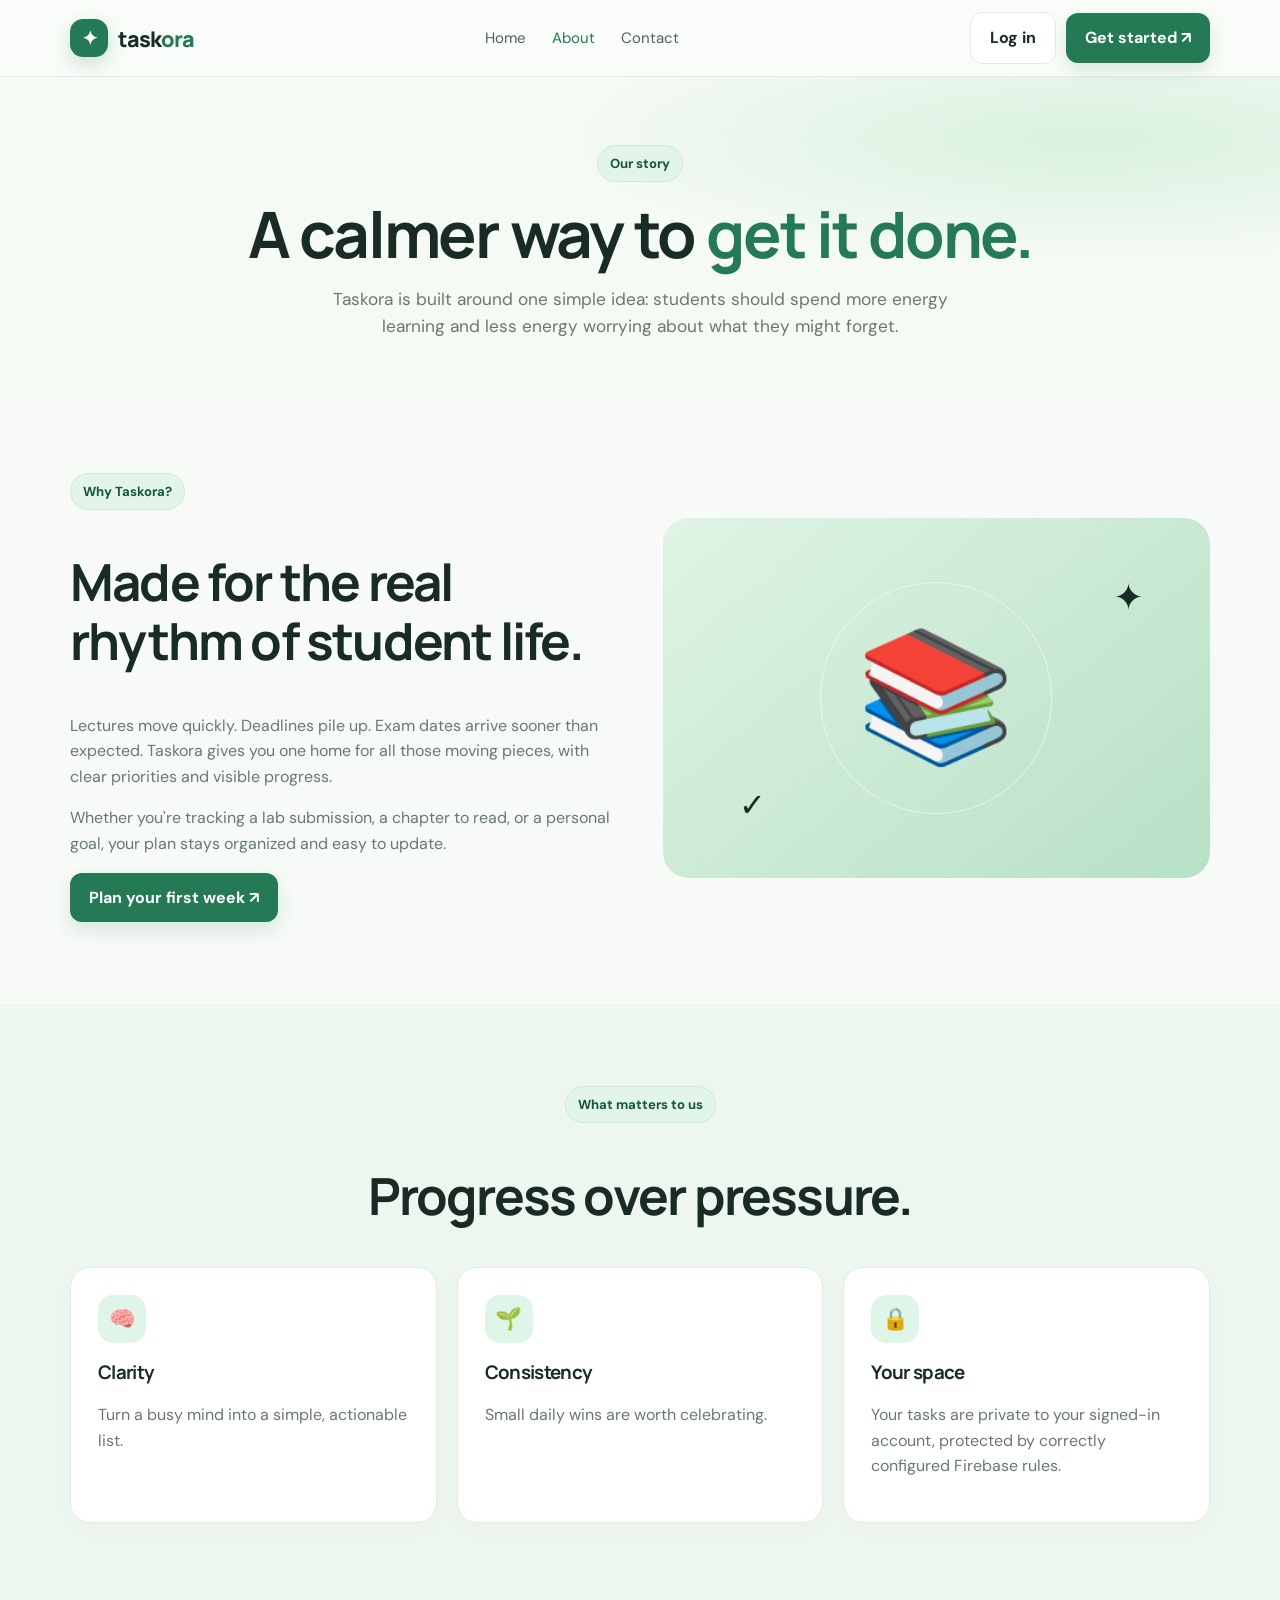
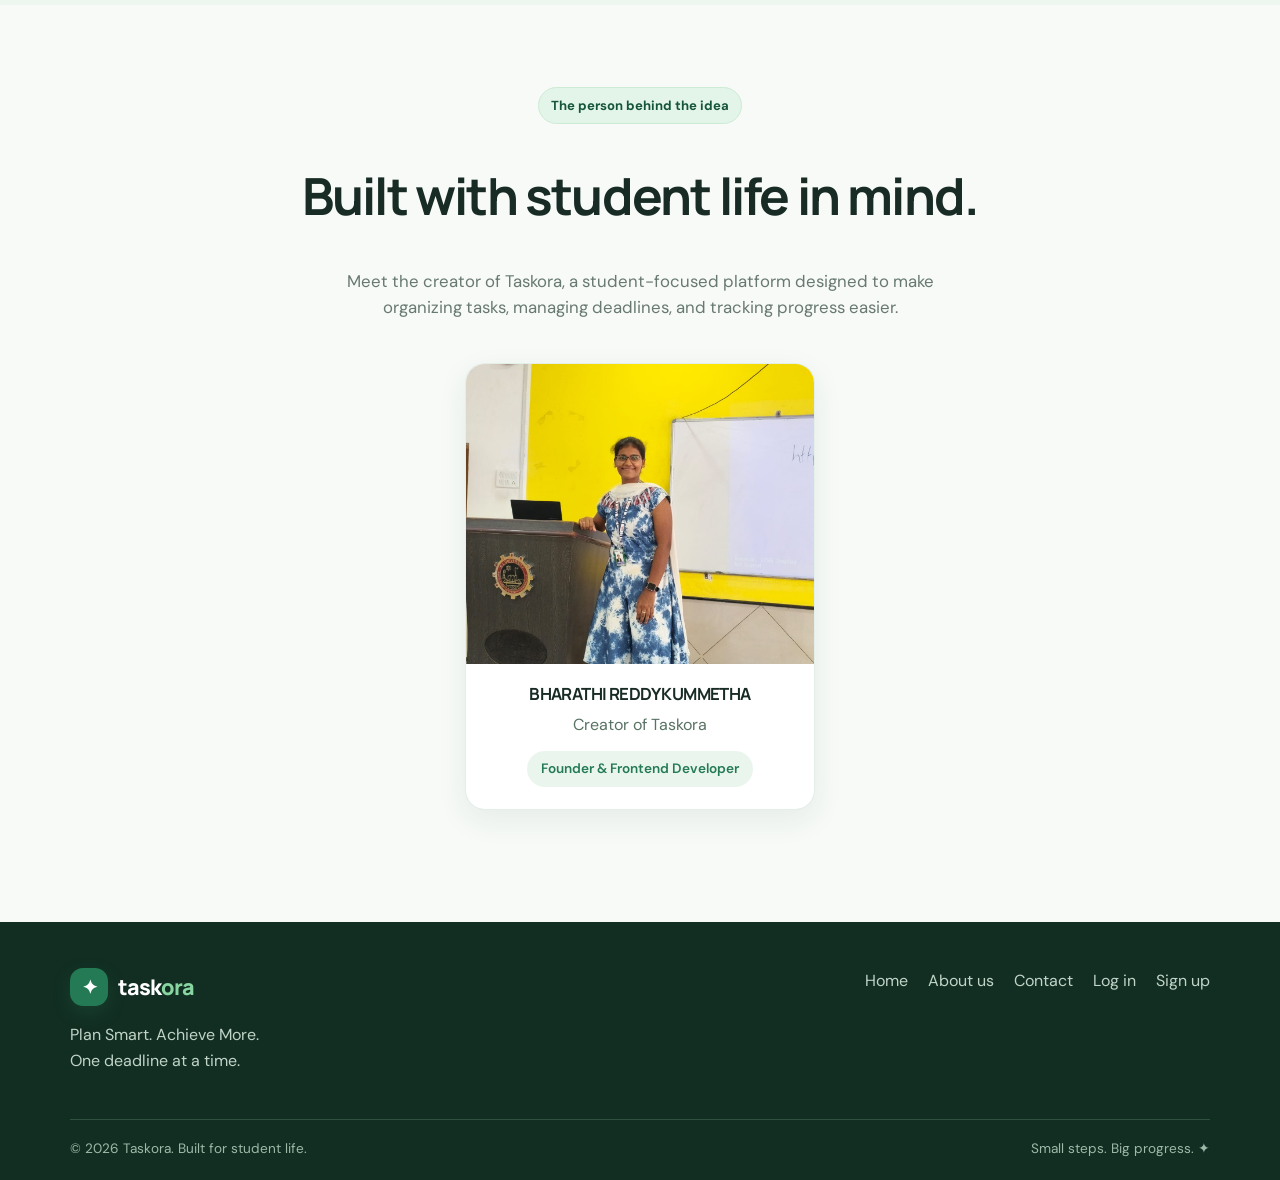
==== taskora/about.html @ 34392386 "first commit" ====
<!DOCTYPE html>
<html lang="en">
<head>
    <meta charset="UTF-8">
    <meta name="viewport" content="width=device-width, initial-scale=1.0">
    <meta name="description" content="Learn about Taskora, a student-friendly task and deadline management platform.">

    <meta name="theme-color" content="#247a55">

    <title>About Taskora | Our Story</title>

    <link rel="stylesheet" href="assets/css/style.css">

    <style>
        /* About page enhancements */
        .team-grid {
            display: grid;
            grid-template-columns: minmax(250px, 350px);
            justify-content: center;
            gap: 24px;
            margin-top: 30px;
        }

        .team-card {
            overflow: hidden;
            text-align: center;
            padding-bottom: 22px;
            border-radius: 20px;
            background: #ffffff;
            border: 1px solid rgba(36, 122, 85, 0.12);
            box-shadow: 0 10px 30px rgba(25, 75, 48, 0.08);
            transition: transform 0.3s ease, box-shadow 0.3s ease;
        }

        .team-card:hover {
            transform: translateY(-8px);
            box-shadow: 0 18px 40px rgba(25, 75, 48, 0.15);
        }

        .team-photo {
            display: block;
            width: 100%;
            height: 300px;
            object-fit: cover;
            object-position: center;
            background: #e1eee4;
        }

        .team-card h3 {
            margin: 20px 12px 8px;
            font-size: 1.05rem;
            overflow-wrap: anywhere;
        }

        .team-card p {
            margin: 0 12px;
            color: #587263;
        }

        .team-role {
            display: inline-block;
            margin-top: 14px;
            padding: 7px 14px;
            border-radius: 30px;
            background: #eaf5ed;
            color: #247a55;
            font-size: 0.85rem;
            font-weight: 600;
        }

        .team-intro {
            max-width: 620px;
            margin: 12px auto 0;
        }

        @media (max-width: 480px) {
            .team-grid {
                grid-template-columns: minmax(0, 1fr);
            }

            .team-photo {
                height: 260px;
            }

            .team-card h3 {
                font-size: 0.98rem;
            }
        }
    </style>
</head>

<body>

    <!-- Navigation -->
    <header class="site-header">
        <div class="container nav">

            <a class="brand" href="index.html" aria-label="Taskora home">
                <span class="brand-mark">✦</span>
                <span>task<em>ora</em></span>
            </a>

            <nav class="nav-links" aria-label="Main navigation">
                <a href="index.html">Home</a>
                <a class="active" href="about.html" aria-current="page">About</a>
                <a href="contact.html">Contact</a>
            </nav>

            <div class="nav-actions">
                <a class="btn btn-light" href="login.html">Log in</a>
                <a class="btn btn-primary" href="signup.html">Get started ↗</a>
            </div>

        </div>
    </header>

    <main>

        <!-- Hero section -->
        <section class="page-hero">
            <span class="eyebrow">Our story</span>

            <h1>
                A calmer way to
                <span style="color: var(--green);">get it done.</span>
            </h1>

            <p>
                Taskora is built around one simple idea: students should spend
                more energy learning and less energy worrying about what they
                might forget.
            </p>
        </section>

        <!-- About section -->
        <section class="section">
            <div class="container about-grid">

                <div>
                    <span class="eyebrow">Why Taskora?</span>

                    <h2>Made for the real rhythm of student life.</h2>

                    <p>
                        Lectures move quickly. Deadlines pile up. Exam dates
                        arrive sooner than expected. Taskora gives you one home
                        for all those moving pieces, with clear priorities and
                        visible progress.
                    </p>

                    <p>
                        Whether you're tracking a lab submission, a chapter to
                        read, or a personal goal, your plan stays organized and
                        easy to update.
                    </p>

                    <a class="btn btn-primary" href="signup.html">
                        Plan your first week ↗
                    </a>
                </div>

                <div class="about-visual" aria-label="Illustration of study books">
                    📚

                    <span style="position: absolute; right: 12%; top: 14%; font-size: 2.3rem;">
                        ✦
                    </span>

                    <span style="position: absolute; left: 14%; bottom: 13%; font-size: 2rem;">
                        ✓
                    </span>
                </div>

            </div>
        </section>

        <!-- Values section -->
        <section class="section" style="background: #eef7ef;">
            <div class="container">

                <div class="section-head">
                    <span class="eyebrow">What matters to us</span>
                    <h2>Progress over pressure.</h2>
                </div>

                <div class="values-grid">

                    <article class="value-card">
                        <div class="feature-icon">🧠</div>
                        <h3>Clarity</h3>
                        <p>
                            Turn a busy mind into a simple, actionable list.
                        </p>
                    </article>

                    <article class="value-card">
                        <div class="feature-icon">🌱</div>
                        <h3>Consistency</h3>
                        <p>
                            Small daily wins are worth celebrating.
                        </p>
                    </article>

                    <article class="value-card">
                        <div class="feature-icon">🔒</div>
                        <h3>Your space</h3>
                        <p>
                            Your tasks are private to your signed-in account,
                            protected by correctly configured Firebase rules.
                        </p>
                    </article>

                </div>
            </div>
        </section>

        <!-- Developer profile section -->
        <section class="section">
            <div class="container">

                <div class="section-head">
                    <span class="eyebrow">The person behind the idea</span>

                    <h2>Built with student life in mind.</h2>

                    <p class="team-intro">
                        Meet the creator of Taskora, a student-focused platform
                        designed to make organizing tasks, managing deadlines,
                        and tracking progress easier.
                    </p>
                </div>

                <div class="team-grid">

                    <article class="team-card">

                        <img
                            class="team-photo"
                            src="assets/images/image1.jpeg"
                            alt="Portrait of Bharathi Reddy Kummetha"
                            loading="lazy"
                        >

                        <h3>BHARATHI REDDY KUMMETHA</h3>

                        <p>
                            Creator of Taskora
                        </p>

                        <span class="team-role">
                            Founder &amp; Frontend Developer
                        </span>

                    </article>

                </div>

            </div>
        </section>

    </main>

    <!-- Footer -->
    <footer class="site-footer">
        <div class="container">

            <div class="footer-top">

                <div>
                    <a class="brand" href="index.html" aria-label="Taskora home">
                        <span class="brand-mark">✦</span>
                        <span>task<em>ora</em></span>
                    </a>

                    <p>
                        Plan Smart. Achieve More.<br>
                        One deadline at a time.
                    </p>
                </div>

                <div class="footer-links">
                    <a href="index.html">Home</a>
                    <a href="about.html">About us</a>
                    <a href="contact.html">Contact</a>
                    <a href="login.html">Log in</a>
                    <a href="signup.html">Sign up</a>
                </div>

            </div>

            <div class="footer-bottom">
                <span>© 2026 Taskora. Built for student life.</span>
                <span>Small steps. Big progress. ✦</span>
            </div>

        </div>
    </footer>

</body>
</html>
---- taskora/assets/css/style.css ----
@import url('https://fonts.googleapis.com/css2?family=DM+Sans:wght@400;500;600;700&family=Manrope:wght@400;500;600;700;800&display=swap');
:root{--green:#247a55;--green-dark:#15553a;--mint:#dff5e8;--ink:#182b25;--muted:#687971;--paper:#f7faf7;--white:#fff;--line:#e2ebe5;--orange:#f4a261;--red:#c94c4c;--shadow:0 18px 55px #153f2b12}
*{box-sizing:border-box}html{scroll-behavior:smooth}body{margin:0;font-family:'DM Sans',sans-serif;color:var(--ink);background:var(--paper);line-height:1.6}h1,h2,h3,h4{font-family:Manrope,sans-serif;line-height:1.15;letter-spacing:-.035em}h1{font-size:clamp(2.5rem,6vw,5rem)}h2{font-size:clamp(2rem,4vw,3.2rem)}p{color:var(--muted)}a{color:inherit;text-decoration:none}button,input,textarea,select{font:inherit}button,.btn{cursor:pointer;border:0}.container{width:min(1140px,calc(100% - 40px));margin:auto}.site-header{position:sticky;top:0;z-index:20;background:#f9fcf8eF;backdrop-filter:blur(16px);border-bottom:1px solid #e3ece5}.nav{height:76px;display:flex;align-items:center;justify-content:space-between;gap:24px}.brand{display:inline-flex;align-items:center;gap:10px;font:800 1.35rem Manrope,sans-serif;letter-spacing:-.05em}.brand-mark{width:38px;height:38px;display:grid;place-items:center;border-radius:13px;background:var(--green);color:white;font-size:1.2rem;box-shadow:0 7px 18px #247a5538}.brand em{font-style:normal;color:var(--green)}.nav-links{display:flex;align-items:center;gap:26px;font-size:.94rem;color:#4f6359}.nav-links a:hover,.nav-links a.active{color:var(--green)}.nav-actions{display:flex;align-items:center;gap:10px}.btn{display:inline-flex;align-items:center;justify-content:center;gap:8px;padding:12px 19px;border-radius:12px;font-weight:700;transition:transform .2s,box-shadow .2s,background .2s}.btn:hover{transform:translateY(-2px)}.btn-primary{background:var(--green);color:#fff;box-shadow:0 8px 18px #247a5528}.btn-primary:hover{background:var(--green-dark)}.btn-light{background:#fff;border:1px solid var(--line);color:var(--ink)}.btn-ghost{background:transparent;color:var(--green)}.hero{position:relative;overflow:hidden;padding:84px 0 90px;background:radial-gradient(ellipse at 85% 15%,#d7f2df 0,transparent 33%),radial-gradient(ellipse at 0 85%,#e7f4e7 0,transparent 32%),linear-gradient(130deg,#f9fcf8,#f2faf3)}.hero-grid{display:grid;grid-template-columns:1.05fr .95fr;align-items:center;gap:48px}.eyebrow{display:inline-flex;align-items:center;gap:8px;background:#e3f5e8;color:var(--green-dark);border:1px solid #ccebd5;border-radius:999px;padding:7px 12px;font-weight:700;font-size:.82rem}.hero h1{margin:22px 0 20px}.hero h1 span{color:var(--green)}.hero-copy{font-size:1.12rem;max-width:590px}.hero-actions{display:flex;gap:12px;flex-wrap:wrap;margin:28px 0}.micro-proof{display:flex;align-items:center;gap:12px;color:var(--muted);font-size:.9rem}.avatar-stack{display:flex}.avatar-stack span{width:30px;height:30px;border-radius:50%;display:grid;place-items:center;background:#e3bfa3;border:2px solid white;margin-left:-7px;font-size:.8rem}.avatar-stack span:first-child{margin-left:0;background:#d2e9d9}.hero-art{position:relative;min-height:420px;display:grid;place-items:center}.orb{position:absolute;width:340px;height:340px;border-radius:50%;background:linear-gradient(145deg,#dff5e6,#b6e4c7);filter:blur(1px);animation:float 7s ease-in-out infinite}.hero-panel{position:relative;width:min(100%,420px);padding:25px;border-radius:25px;background:#ffffffed;border:1px solid white;box-shadow:0 28px 75px #235f3b22;transform:rotate(2deg);animation:rise .8s ease both}.panel-top{display:flex;justify-content:space-between;align-items:center}.panel-top small,.muted{color:var(--muted)}.progress-line{height:8px;border-radius:9px;background:#edf2ee;overflow:hidden;margin:8px 0 18px}.progress-line span{display:block;width:72%;height:100%;background:linear-gradient(90deg,#247a55,#83c99a);border-radius:9px}.demo-task{display:flex;align-items:center;gap:12px;padding:13px 0;border-bottom:1px solid #edf1ed}.demo-task:last-child{border:0}.demo-check{width:25px;height:25px;display:grid;place-items:center;border-radius:8px;background:#e2f4e7;color:var(--green)}.demo-task strong{display:block;font-size:.92rem}.demo-task small{color:var(--muted)}.floating-note{position:absolute;right:-2px;bottom:36px;padding:14px 17px;background:white;border-radius:15px;box-shadow:var(--shadow);font-weight:700;animation:float 5s ease-in-out infinite}.floating-note span{color:var(--green)}.section{padding:82px 0}.section-head{text-align:center;max-width:700px;margin:0 auto 42px}.section-head p{font-size:1.05rem}.feature-grid,.values-grid{display:grid;grid-template-columns:repeat(3,1fr);gap:20px}.feature-card,.value-card{background:#fff;border:1px solid var(--line);padding:27px;border-radius:20px;box-shadow:0 6px 22px #153f2b05;transition:transform .25s,box-shadow .25s}.feature-card:hover,.value-card:hover{transform:translateY(-6px);box-shadow:var(--shadow)}.feature-icon{width:48px;height:48px;border-radius:15px;display:grid;place-items:center;background:var(--mint);font-size:1.35rem}.feature-card h3{margin:20px 0 8px}.cta-band{background:var(--green-dark);color:#fff;padding:48px;border-radius:26px;display:flex;justify-content:space-between;align-items:center;gap:20px}.cta-band h2{margin:0;color:#fff}.cta-band p{color:#d5e9dc}.page-hero{padding:68px 0 50px;background:radial-gradient(ellipse at 85% 20%,#d8f1df,transparent 35%),#f5faf5;text-align:center}.page-hero h1{font-size:clamp(2.4rem,5vw,4rem);margin:15px auto}.page-hero p{max-width:680px;margin:0 auto;font-size:1.08rem}.about-grid{display:grid;grid-template-columns:1fr 1fr;align-items:center;gap:45px}.about-visual{min-height:360px;border-radius:26px;background:linear-gradient(140deg,#dff4e5,#b7e0c5);display:grid;place-items:center;font-size:8rem;position:relative;overflow:hidden}.about-visual:after{content:"";position:absolute;width:230px;height:230px;border:1px solid #fff8;border-radius:50%;animation:spin 22s linear infinite}.team-grid{display:grid;grid-template-columns:repeat(3,1fr);gap:22px}.team-card{overflow:hidden;background:white;border:1px solid var(--line);border-radius:20px;text-align:center;padding-bottom:24px}.team-photo{height:210px;width:100%;object-fit:cover;background:#e1eee4}.team-card h3{margin:18px 0 4px}.team-card p{margin:0}.contact-grid{display:grid;grid-template-columns:.8fr 1.2fr;gap:28px}.contact-info,.form-card,.auth-card,.profile-card,.panel-card{background:#fff;border:1px solid var(--line);border-radius:22px;padding:28px;box-shadow:var(--shadow)}.contact-item{display:flex;gap:14px;margin:25px 0}.contact-item b{display:block}.field{margin:0 0 17px}.field label{display:block;font-size:.9rem;font-weight:700;margin-bottom:7px}.field input,.field textarea,.field select,.filter-select{width:100%;padding:13px 14px;border:1px solid #dbe6de;border-radius:11px;background:#fbfdfb;outline:none;color:var(--ink)}.field input:focus,.field textarea:focus,.field select:focus{border-color:#65ae7d;box-shadow:0 0 0 3px #dff5e8}.field textarea{min-height:130px;resize:vertical}.auth-shell{min-height:calc(100vh - 150px);display:grid;place-items:center;padding:55px 20px;background:radial-gradient(ellipse at 20% 20%,#dff5e6,transparent 34%),radial-gradient(ellipse at 80% 80%,#d5eddd,transparent 30%),#f7faf7}.auth-card{width:min(100%,460px);padding:36px;animation:rise .55s ease both}.auth-card h1{font-size:2.1rem;margin:10px 0}.auth-card>p{margin-bottom:25px}.auth-logo{display:flex;justify-content:center;margin-bottom:20px}.auth-card .btn{width:100%}.divider{display:flex;align-items:center;gap:12px;color:#8a9a91;font-size:.83rem;margin:20px 0}.divider:before,.divider:after{content:"";height:1px;background:var(--line);flex:1}.form-message{font-size:.9rem;margin:12px 0}.form-message.error{color:#b23c3c}.form-message.success{color:var(--green)}.auth-bottom{text-align:center;margin:20px 0 0;font-size:.9rem}.dashboard-wrap{padding:36px 0 70px}.dashboard-heading{display:flex;justify-content:space-between;align-items:center;gap:20px;margin-bottom:25px}.dashboard-heading h1{font-size:2.3rem;margin:0 0 8px}.dashboard-layout{display:grid;grid-template-columns:1.65fr .85fr;gap:22px;align-items:start}.stats-grid{display:grid;grid-template-columns:repeat(4,1fr);gap:14px;margin-bottom:22px}.stat-card{background:white;border:1px solid var(--line);border-radius:17px;padding:18px}.stat-card small{display:block;color:var(--muted)}.stat-card strong{font:800 1.8rem Manrope,sans-serif;display:block;margin-top:7px}.stat-icon{float:right;font-size:1.2rem}.panel-card{margin-bottom:20px;padding:24px}.panel-heading{display:flex;justify-content:space-between;align-items:center;gap:14px;margin-bottom:20px}.panel-heading h2{font-size:1.25rem;margin:0}.task-form-grid{display:grid;grid-template-columns:1fr 1fr;gap:0 14px}.field.full{grid-column:1/-1}.task-row{display:flex;align-items:center;gap:13px;padding:15px 0;border-bottom:1px solid #edf1ed}.task-row:last-child{border-bottom:0}.task-icon{width:43px;height:43px;border-radius:13px;background:#edf7ef;display:grid;place-items:center;font-size:1.25rem}.task-main{flex:1;min-width:0}.task-main strong{display:block;overflow-wrap:anywhere}.task-main span{display:block;font-size:.82rem;color:var(--muted)}.status-pill{white-space:nowrap;border-radius:999px;padding:5px 9px;font-size:.75rem;font-weight:700;background:#edf6ef;color:#2c7b4d}.status-pill.overdue{background:#fde8e6;color:#b73c38}.status-pill.due{background:#fff0d9;color:#9c5b00}.status-pill.done{background:#dff5e8;color:#176c42}.profile-top{display:flex;align-items:center;gap:13px}.profile-avatar{width:52px;height:52px;border-radius:17px;display:grid;place-items:center;background:var(--green);color:white;font:800 1.4rem Manrope}.profile-top h3{margin:0}.profile-top p{margin:2px 0}.heatmap{display:grid;grid-template-columns:repeat(12,1fr);gap:5px;margin:18px 0}.heat-cell{aspect-ratio:1;border-radius:4px;background:#edf2ee}.heat-cell.level-1{background:#c9e9d2}.heat-cell.level-2{background:#91d1a4}.heat-cell.level-3{background:#55ad75}.heat-cell.level-4{background:#247a55}.heat-legend{display:flex;justify-content:space-between;align-items:center;color:var(--muted);font-size:.75rem}.streak-box{display:flex;justify-content:space-between;align-items:center;background:#fff8e9;border-radius:14px;padding:14px;margin-top:16px}.streak-box strong{font-size:1.4rem}.reminder-banner{padding:14px 18px;border-radius:13px;background:#fff0d9;color:#805000;font-weight:700;margin-bottom:20px}.task-toolbar{display:flex;gap:12px;flex-wrap:wrap}.task-toolbar .filter-select{width:auto;min-width:155px}.task-card{display:flex;align-items:center;gap:15px;padding:18px;background:#fff;border:1px solid var(--line);border-radius:17px;margin-bottom:12px;transition:background .2s,border .2s}.task-card.is-complete{background:#e9f8ed;border-color:#b9e4c5}.complete-toggle{flex:0 0 29px;width:29px;height:29px;border:2px solid #a9b9ae;border-radius:9px;background:white;color:white;font-weight:800}.is-complete .complete-toggle{background:var(--green);border-color:var(--green)}.task-card-content{flex:1;min-width:0}.task-card h3{font-size:1rem;margin:0 0 5px;overflow-wrap:anywhere}.task-card p{font-size:.85rem;margin:0}.task-card.is-complete h3{text-decoration:line-through;color:#3e7653}.task-card .task-note{margin-top:7px}.delete-task{background:transparent;color:#a34c4c;font-size:.82rem;font-weight:700;padding:7px}.empty-state{text-align:center;padding:30px;color:var(--muted);background:#fbfdfb;border:1px dashed #d9e5dc;border-radius:14px}.site-footer{background:#122e22;color:#fff;padding:46px 0 20px;margin-top:30px}.footer-top{display:flex;justify-content:space-between;gap:30px;flex-wrap:wrap}.site-footer p,.site-footer a{color:#c1d4c8}.footer-links{display:flex;gap:20px;flex-wrap:wrap}.footer-bottom{border-top:1px solid #315140;margin-top:30px;padding-top:18px;color:#9eb9a8;font-size:.85rem;display:flex;justify-content:space-between;gap:15px;flex-wrap:wrap}.site-footer .brand{color:white}.site-footer .brand em{color:#88d5a1}.mobile-menu{display:none}
@keyframes rise{from{opacity:0;transform:translateY(18px)}to{opacity:1;transform:translateY(0)}}@keyframes float{0%,100%{transform:translateY(0)}50%{transform:translateY(-13px)}}@keyframes spin{to{transform:rotate(360deg)}}
@media(max-width:900px){.nav-links{gap:13px}.hero-grid,.dashboard-layout,.about-grid,.contact-grid{grid-template-columns:1fr}.hero-art{min-height:370px}.stats-grid{grid-template-columns:repeat(2,1fr)}.team-grid,.feature-grid,.values-grid{grid-template-columns:repeat(2,1fr)}.dashboard-layout{gap:10px}.about-visual{min-height:280px}}
@media(max-width:650px){.nav{height:auto;min-height:70px;flex-wrap:wrap;padding:12px 0}.nav-links{order:3;width:100%;overflow:auto;padding:7px 0;gap:18px}.nav-actions .btn-light{display:none}.nav-actions .btn{padding:10px 12px}.hero{padding:55px 0}.hero-grid{gap:15px}.hero-art{min-height:330px}.orb{width:260px;height:260px}.hero-panel{padding:19px}.floating-note{right:0;bottom:10px}.section{padding:55px 0}.feature-grid,.values-grid,.team-grid{grid-template-columns:1fr}.cta-band{padding:28px;display:block}.cta-band .btn{margin-top:15px}.contact-grid{gap:16px}.auth-card{padding:25px}.dashboard-heading{align-items:flex-start;flex-direction:column}.stats-grid{gap:9px}.stat-card{padding:14px}.stat-card strong{font-size:1.5rem}.panel-card{padding:18px}.task-form-grid{grid-template-columns:1fr}.field.full{grid-column:auto}.task-toolbar .filter-select{width:100%}.task-card{gap:10px;flex-wrap:wrap}.task-card-content{width:calc(100% - 50px)}.task-card .status-pill{margin-left:40px}.footer-top{display:block}.footer-links{margin-top:20px}}

/* Taskora developer profile */
.team-card {
  transition: transform 0.3s ease, box-shadow 0.3s ease;
}

.team-card:hover {
  transform: translateY(-8px);
  box-shadow: 0 18px 40px rgba(21, 85, 58, 0.12);
}

.team-photo {
  display: block;
  width: 100%;
  height: 280px;
  object-fit: cover;
  object-position: center;
  background: #dff5e8;
}

.team-card h3 {
  padding: 0 12px;
  font-size: 1.05rem;
  overflow-wrap: anywhere;
}

.team-card p {
  padding: 0 12px;
}
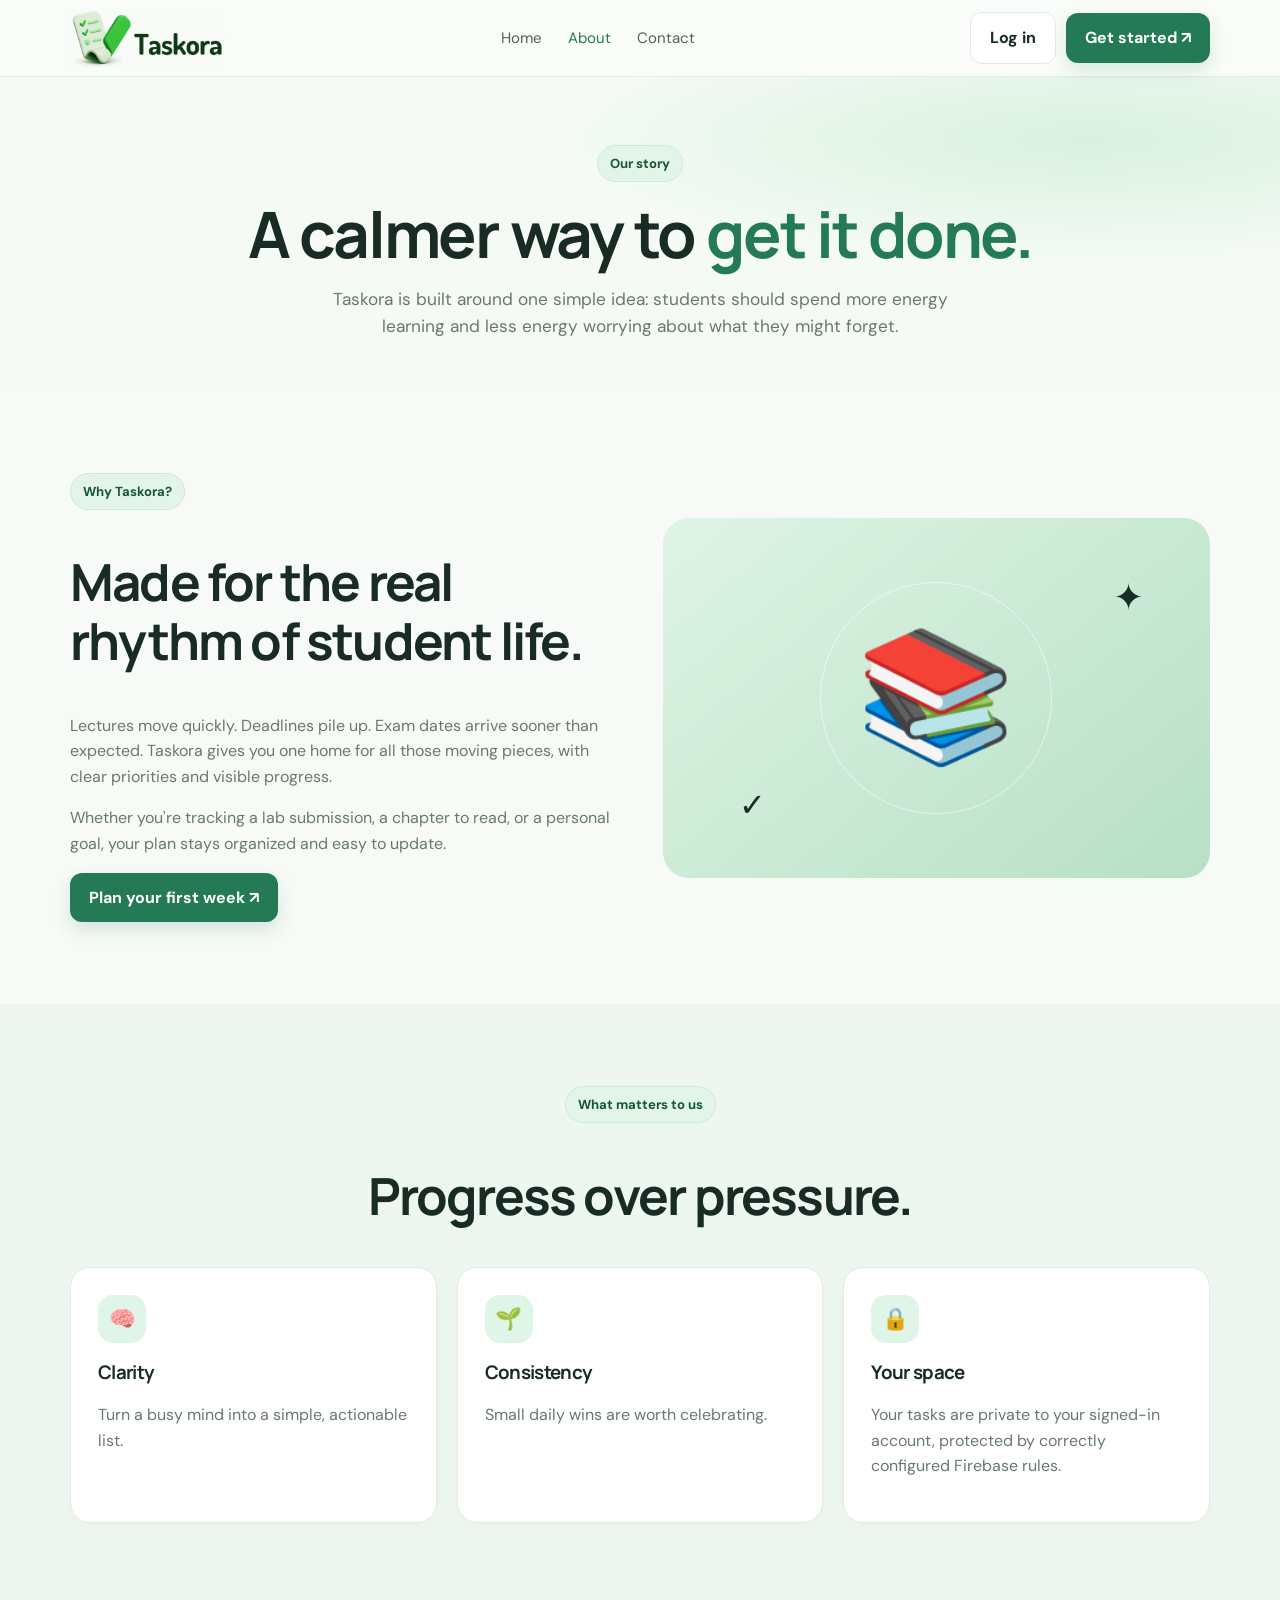
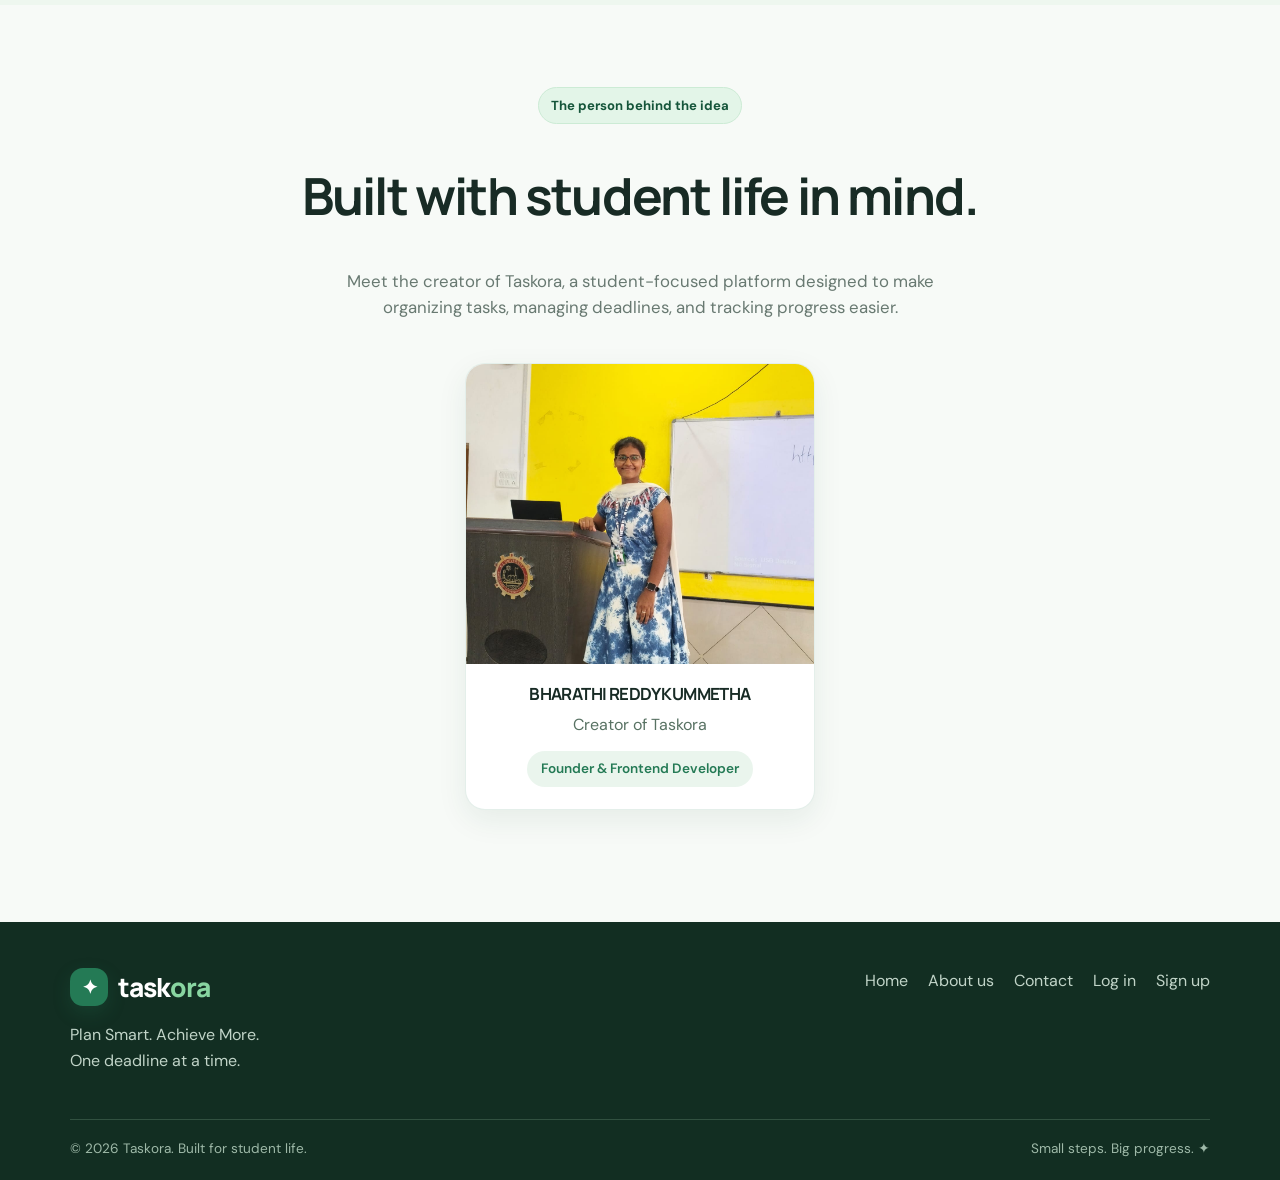
==== commit 501e4635: "Initial commit" ====
--- a/taskora/about.html
+++ b/taskora/about.html
@@ -96,10 +96,17 @@
     <header class="site-header">
         <div class="container nav">
 
-            <a class="brand" href="index.html" aria-label="Taskora home">
-                <span class="brand-mark">✦</span>
-                <span>task<em>ora</em></span>
-            </a>
+            
+
+<a class="brand footer-brand" href="index.html"
+   aria-label="Taskora Home">
+    <img
+        class="brand-logo"
+        src="assets/images/taskora-logo.png"
+        alt="Taskora"
+    >
+</a>
+
 
             <nav class="nav-links" aria-label="Main navigation">
                 <a href="index.html">Home</a>
--- a/taskora/assets/css/style.css
+++ b/taskora/assets/css/style.css
@@ -33,3 +33,325 @@
 .team-card p {
   padding: 0 12px;
 }
+
+/* ================================
+   TASKORA LOGO
+================================ */
+.brand {
+    display: inline-flex;
+    align-items: center;
+    flex-shrink: 0;
+}
+
+.brand-logo {
+    display: block;
+    width: 155px;
+    height: auto;
+    max-height: 60px;
+    object-fit: contain;
+    mix-blend-mode: multiply;
+}
+
+.footer-brand .brand-logo {
+    width: 155px;
+}
+
+/* ================================
+   TASKORA SPLASH SCREEN
+================================ */
+.splash-screen {
+    position: fixed;
+    inset: 0;
+    z-index: 99999;
+    display: flex;
+    align-items: center;
+    justify-content: center;
+    min-height: 100vh;
+    padding: 24px;
+    overflow: hidden;
+    background:
+        radial-gradient(
+            circle at 15% 15%,
+            #e0f5e5 0,
+            transparent 35%
+        ),
+        radial-gradient(
+            circle at 85% 85%,
+            #d8efdf 0,
+            transparent 35%
+        ),
+        #ffffff;
+    opacity: 1;
+    visibility: visible;
+    transition:
+        opacity 0.8s ease,
+        visibility 0.8s ease;
+}
+
+.splash-screen.splash-hidden {
+    opacity: 0;
+    visibility: hidden;
+    pointer-events: none;
+}
+
+.splash-content {
+    width: min(100%, 440px);
+    text-align: center;
+    animation: splashEntrance 0.9s ease both;
+}
+
+.splash-logo {
+    display: block;
+    width: min(100%, 360px);
+    height: auto;
+    margin: 0 auto 12px;
+    mix-blend-mode: multiply;
+    animation: logoFloat 2.5s ease-in-out infinite;
+}
+
+.splash-title {
+    margin: 12px 0 8px;
+    font-size: clamp(1.7rem, 5vw, 2.5rem);
+    font-weight: 800;
+    color: #123d22;
+    letter-spacing: -0.05em;
+    animation: titleReveal 0.9s ease both;
+}
+
+.splash-title span {
+    color: #247a55;
+}
+
+.splash-subtitle {
+    margin: 0 0 28px;
+    font-size: 1rem;
+    color: #687971;
+}
+
+.splash-tasks {
+    width: min(100%, 340px);
+    margin: 0 auto;
+    text-align: left;
+}
+
+.splash-task {
+    display: flex;
+    align-items: center;
+    gap: 13px;
+    margin: 12px 0;
+    padding: 13px 15px;
+    border: 1px solid #e2ebe5;
+    border-radius: 13px;
+    background: #ffffffd9;
+    box-shadow: 0 5px 18px #153f2b08;
+    color: #687971;
+    opacity: 0;
+    transform: translateY(15px);
+    animation: taskAppear 0.5s ease forwards;
+}
+
+.splash-task:nth-child(1) {
+    animation-delay: 0.5s;
+}
+
+.splash-task:nth-child(2) {
+    animation-delay: 1.15s;
+}
+
+.splash-task:nth-child(3) {
+    animation-delay: 1.8s;
+}
+
+.splash-checkbox {
+    display: grid;
+    flex-shrink: 0;
+    place-items: center;
+    width: 27px;
+    height: 27px;
+    border: 2px solid #b9c9bd;
+    border-radius: 8px;
+    background: #ffffff;
+    color: transparent;
+    font-weight: 800;
+    transform: scale(0.8);
+    transition:
+        background 0.3s ease,
+        border-color 0.3s ease,
+        color 0.3s ease,
+        transform 0.3s ease;
+}
+
+.splash-task.is-checked {
+    background: #edf8ef;
+    border-color: #b9e4c5;
+    color: #247a55;
+}
+
+.splash-task.is-checked .splash-checkbox {
+    background: #247a55;
+    border-color: #247a55;
+    color: white;
+    transform: scale(1);
+}
+
+.splash-task.is-checked > span:last-child {
+    text-decoration: line-through;
+}
+
+.splash-progress {
+    width: min(100%, 340px);
+    height: 6px;
+    margin: 25px auto 12px;
+    overflow: hidden;
+    border-radius: 20px;
+    background: #e8f0e9;
+}
+
+.splash-progress span {
+    display: block;
+    width: 0;
+    height: 100%;
+    border-radius: inherit;
+    background: linear-gradient(90deg, #247a55, #78cc91);
+    animation: progressFill 3.2s linear forwards;
+}
+
+.splash-loading {
+    font-size: 0.85rem;
+    color: #687971;
+    animation: loadingPulse 1.2s ease-in-out infinite;
+}
+
+/* ================================
+   ANIMATION KEYFRAMES
+================================ */
+@keyframes splashEntrance {
+    from {
+        opacity: 0;
+        transform: translateY(25px) scale(0.97);
+    }
+    to {
+        opacity: 1;
+        transform: translateY(0) scale(1);
+    }
+}
+
+@keyframes logoFloat {
+    0%, 100% {
+        transform: translateY(0);
+    }
+    50% {
+        transform: translateY(-5px);
+    }
+}
+
+@keyframes titleReveal {
+    from {
+        opacity: 0;
+        transform: translateY(12px);
+    }
+    to {
+        opacity: 1;
+        transform: translateY(0);
+    }
+}
+
+@keyframes taskAppear {
+    to {
+        opacity: 1;
+        transform: translateY(0);
+    }
+}
+
+@keyframes progressFill {
+    to {
+        width: 100%;
+    }
+}
+
+@keyframes loadingPulse {
+    0%, 100% {
+        opacity: 0.55;
+    }
+    50% {
+        opacity: 1;
+    }
+}
+
+/* Mobile responsiveness */
+@media (max-width: 650px) {
+    .brand-logo {
+        width: 125px;
+    }
+
+    .splash-logo {
+        width: min(100%, 300px);
+    }
+
+    .splash-content {
+        max-width: 360px;
+    }
+
+    .splash-task {
+        padding: 11px;
+        font-size: 0.9rem;
+    }
+}
+
+/* Respect accessibility preferences */
+@media (prefers-reduced-motion: reduce) {
+    .splash-content,
+    .splash-logo,
+    .splash-title,
+    .splash-task,
+    .splash-loading,
+    .splash-progress span {
+        animation: none;
+    }
+
+    .splash-task {
+        opacity: 1;
+        transform: none;
+    }
+
+    .splash-progress span {
+        width: 100%;
+    }
+}
+
+/* Taskora brand logo */
+.brand {
+    display: inline-flex;
+    align-items: center;
+    gap: 10px;
+    text-decoration: none;
+    font-size: 1.65rem;
+    font-weight: 800;
+    letter-spacing: -1px;
+    color: #172b22;
+}
+
+.brand-mark {
+    display: inline-flex;
+    align-items: center;
+    justify-content: center;
+    flex-shrink: 0;
+    line-height: 0;
+}
+
+.brand-mark svg {
+    display: block;
+    width: 38px;
+    height: 38px;
+    transition: transform 0.3s ease;
+}
+
+.brand:hover .brand-mark svg {
+    transform: rotate(-8deg) scale(1.08);
+}
+
+.brand em {
+    color: #247a55;
+    font-style: normal;
+}
+
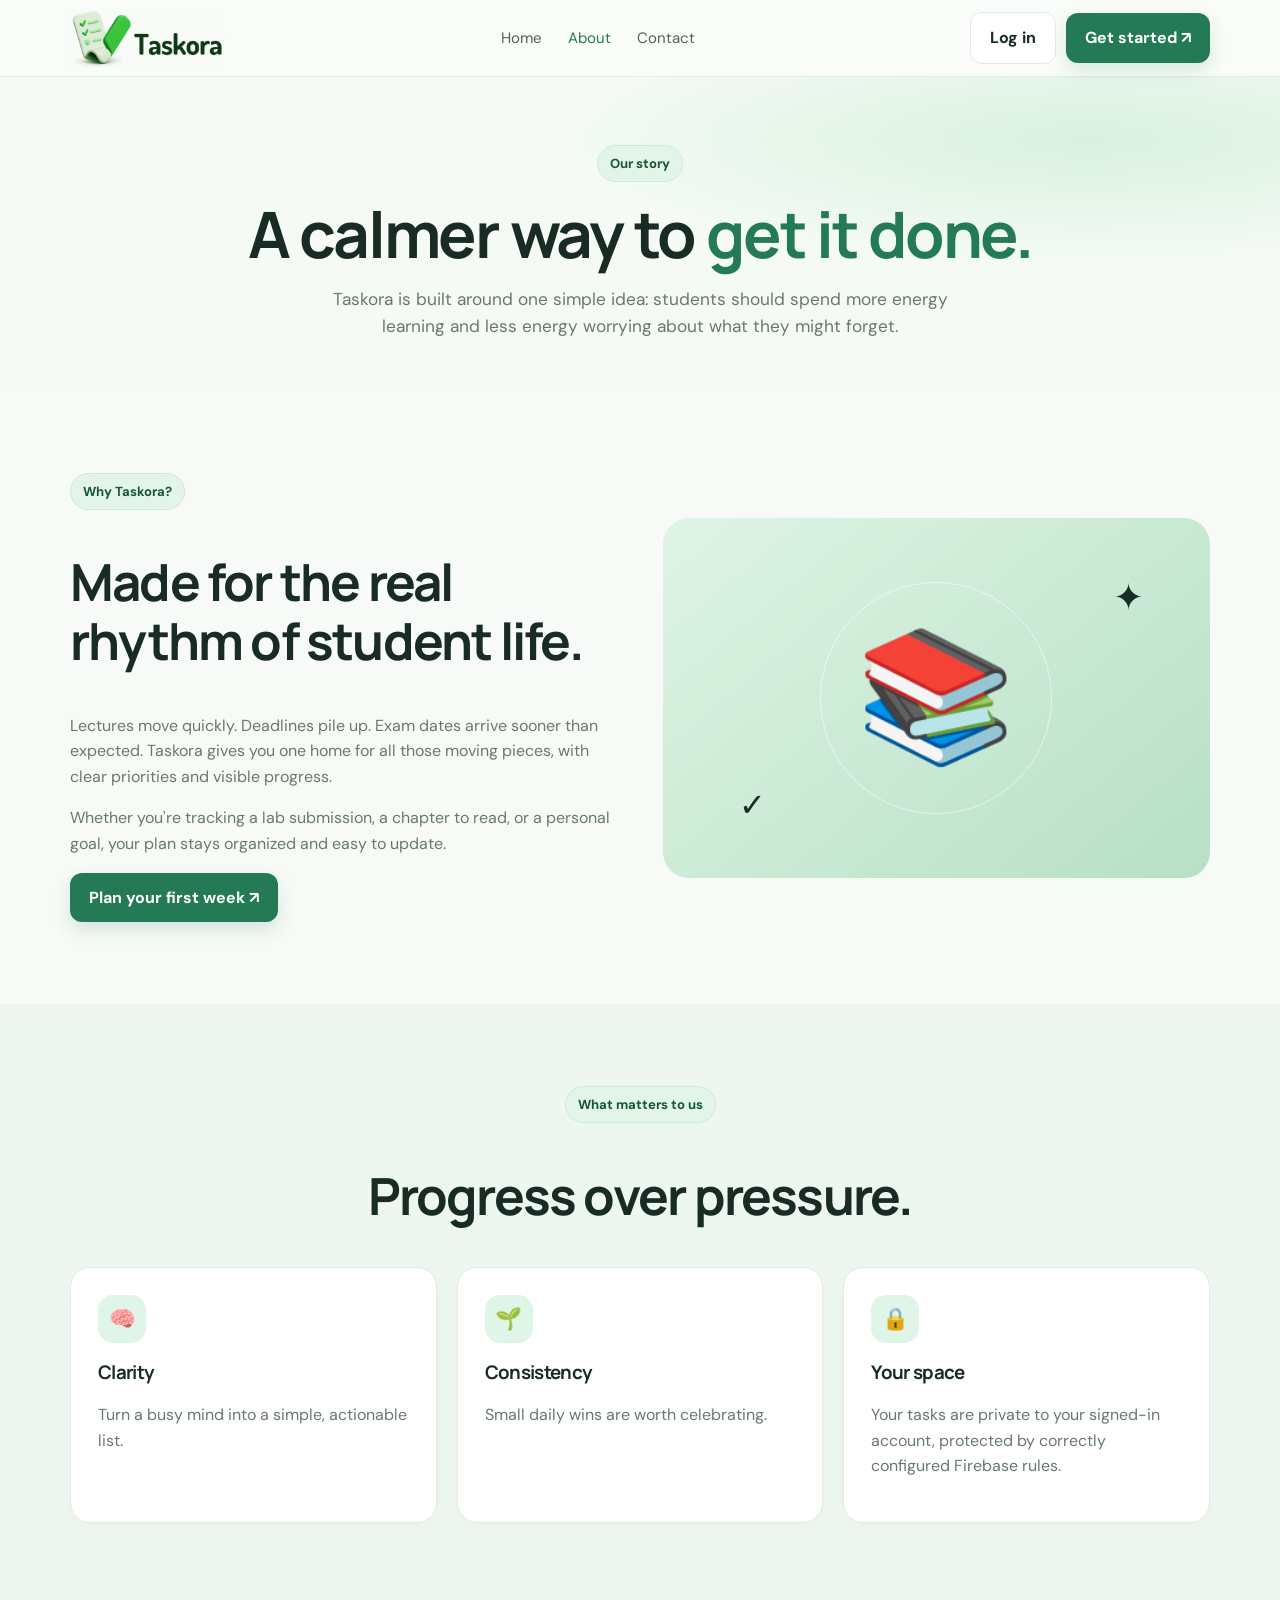
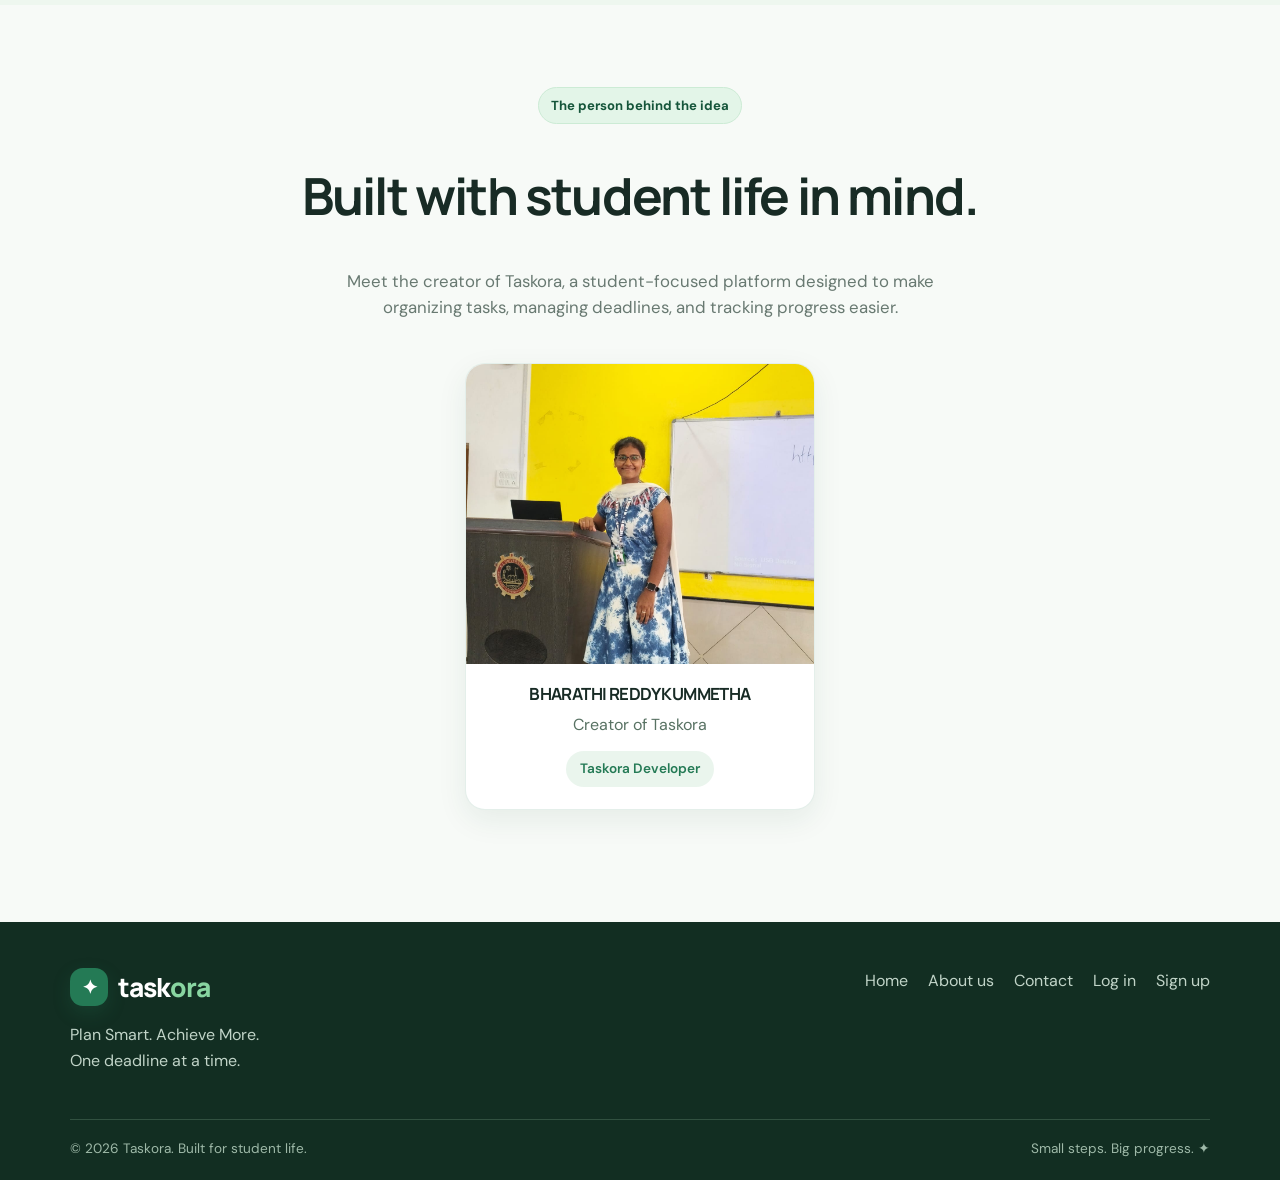
==== commit 2a2e85d3: "updated password functionalities" ====
--- a/taskora/about.html
+++ b/taskora/about.html
@@ -256,7 +256,7 @@
                         </p>
 
                         <span class="team-role">
-                            Founder &amp; Frontend Developer
+                            Taskora Developer
                         </span>
 
                     </article>
--- a/taskora/assets/css/style.css
+++ b/taskora/assets/css/style.css
@@ -355,3 +355,38 @@
     font-style: normal;
 }
 
+/* Password show/hide functionality */
+.password-wrapper {
+  position: relative;
+  width: 100%;
+}
+
+.password-wrapper input {
+  width: 100%;
+  box-sizing: border-box;
+}
+
+.password-toggle {
+  position: absolute;
+  right: 12px;
+  top: 50%;
+  transform: translateY(-50%);
+  border: none;
+  background: transparent;
+  color: #2563eb;
+  font: inherit;
+  font-size: 13px;
+  font-weight: 600;
+  cursor: pointer;
+  padding: 6px;
+}
+
+.password-toggle:hover {
+  color: #1d4ed8;
+}
+
+.password-toggle:focus-visible {
+  outline: 2px solid #2563eb;
+  border-radius: 4px;
+}
+
